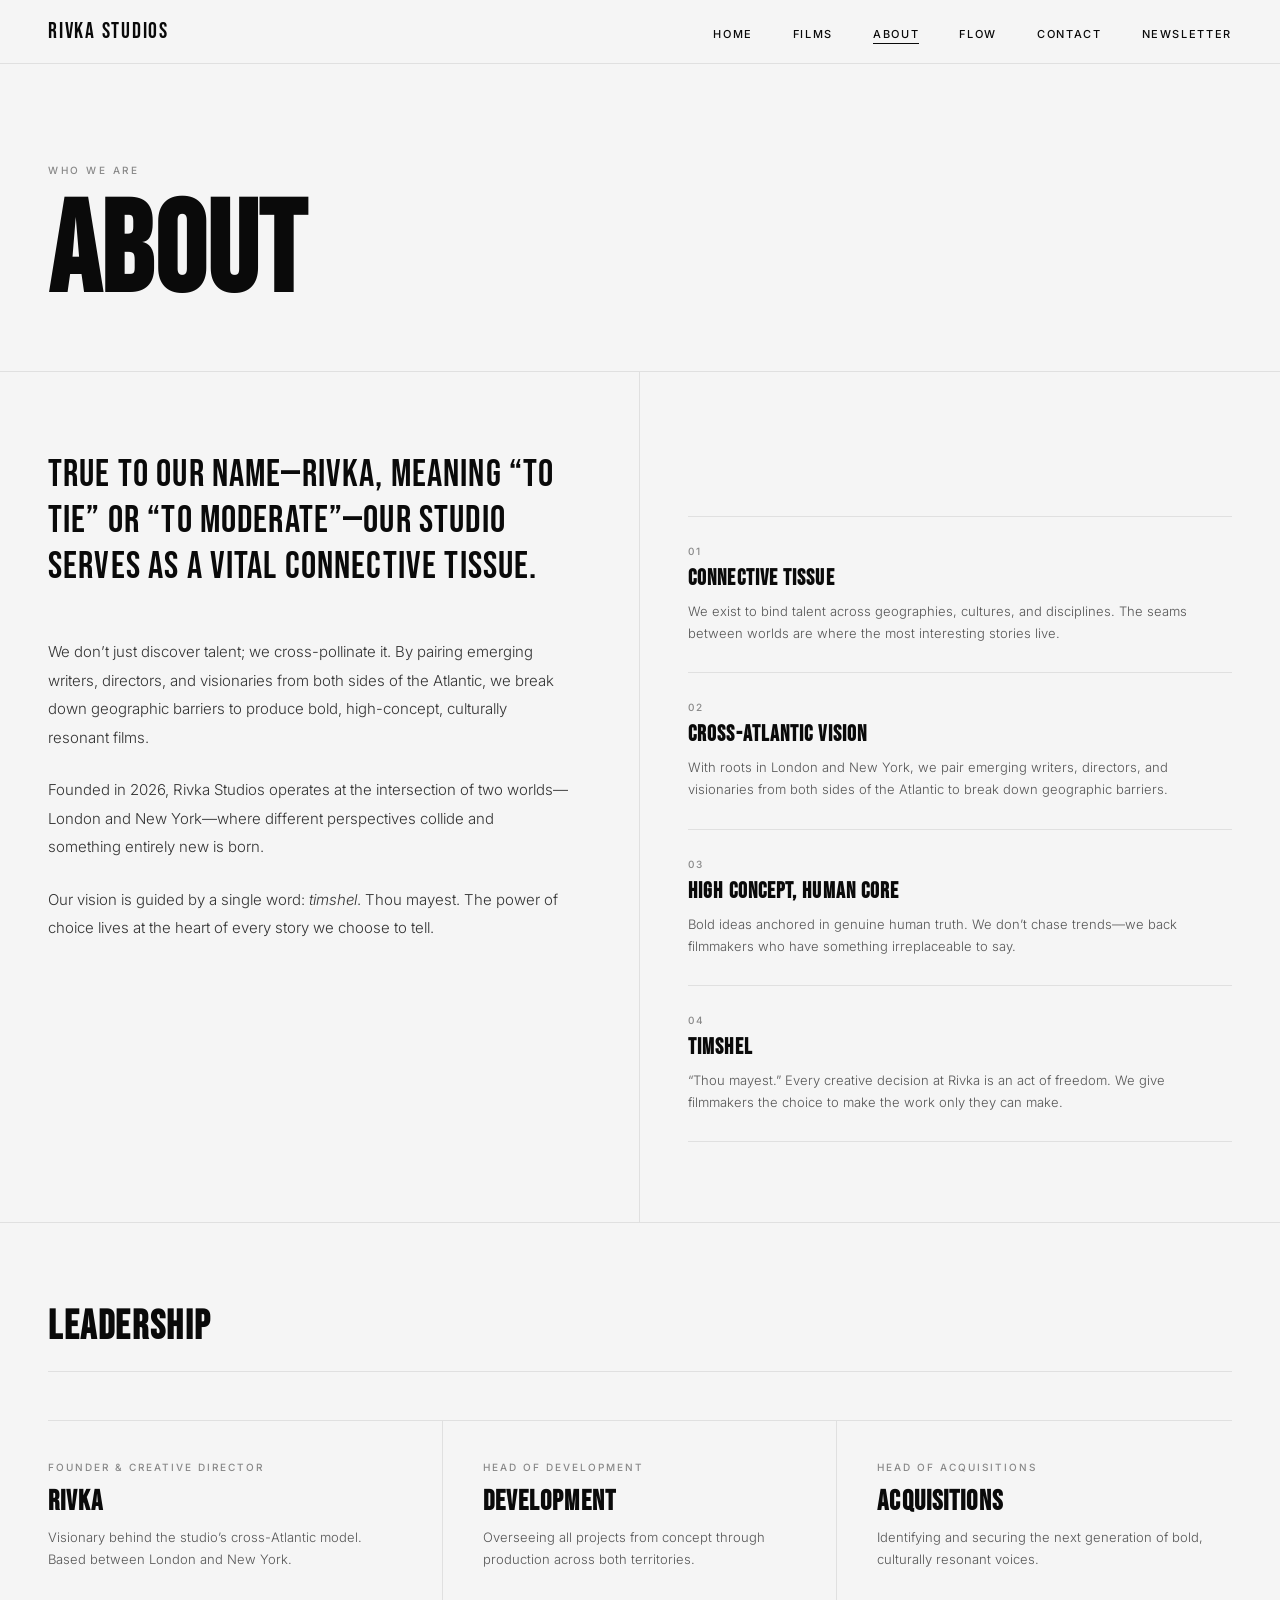
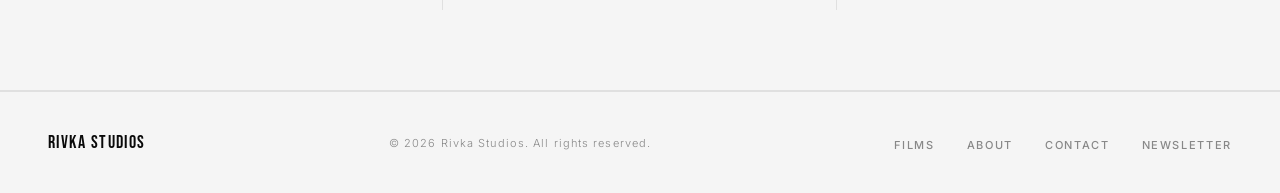
==== about.html @ 6d9037c9 "Initial commit: Rivka Studios website Co-Authored-By: Claude Sonnet 4.6 <noreply@anthropic.com>" ====
<!DOCTYPE html>
<html lang="en">
<head>
  <meta charset="UTF-8" />
  <meta name="viewport" content="width=device-width, initial-scale=1.0" />
  <title>About — Rivka Studios</title>
  <link rel="stylesheet" href="styles.css" />
</head>
<body>

<nav>
  <a href="index.html" class="nav-logo">Rivka Studios</a>
  <ul class="nav-links">
    <li><a href="index.html">Home</a></li>
    <li><a href="films.html">Films</a></li>
    <li><a href="about.html" class="active">About</a></li>
    <li><a href="flow.html">Flow</a></li>
    <li><a href="contact.html">Contact</a></li>
    <li><a href="newsletter.html">Newsletter</a></li>
  </ul>
  <button class="hamburger" onclick="toggleMenu()" aria-label="Menu">
    <span></span><span></span><span></span>
  </button>
</nav>

<div class="mobile-menu" id="mobileMenu">
  <a href="index.html">Home</a>
  <a href="films.html">Films</a>
  <a href="about.html">About</a>
  <a href="flow.html">Flow</a>
  <a href="contact.html">Contact</a>
  <a href="newsletter.html">Newsletter</a>
</div>

<main>

  <div class="page-hero">
    <p class="page-hero-label">Who We Are</p>
    <h1 class="page-hero-title">ABOUT</h1>
  </div>

  <div class="about-grid">
    <div class="about-left">
      <p class="about-statement">
        True to our name&mdash;Rivka, meaning &ldquo;to tie&rdquo; or &ldquo;to moderate&rdquo;&mdash;our studio serves as a vital connective tissue.
      </p>
      <div class="about-body">
        <p>
          We don&rsquo;t just discover talent; we cross-pollinate it. By pairing emerging writers, directors, and visionaries from both sides of the Atlantic, we break down geographic barriers to produce bold, high-concept, culturally resonant films.
        </p>
        <p>
          Founded in 2026, Rivka Studios operates at the intersection of two worlds&mdash;London and New York&mdash;where different perspectives collide and something entirely new is born.
        </p>
        <p>
          Our vision is guided by a single word: <em>timshel</em>. Thou mayest. The power of choice lives at the heart of every story we choose to tell.
        </p>
      </div>
    </div>

    <div class="about-right">
      <div class="about-values">
        <div class="about-value">
          <p class="about-value-num">01</p>
          <h3 class="about-value-title">Connective Tissue</h3>
          <p class="about-value-text">We exist to bind talent across geographies, cultures, and disciplines. The seams between worlds are where the most interesting stories live.</p>
        </div>
        <div class="about-value">
          <p class="about-value-num">02</p>
          <h3 class="about-value-title">Cross-Atlantic Vision</h3>
          <p class="about-value-text">With roots in London and New York, we pair emerging writers, directors, and visionaries from both sides of the Atlantic to break down geographic barriers.</p>
        </div>
        <div class="about-value">
          <p class="about-value-num">03</p>
          <h3 class="about-value-title">High Concept, Human Core</h3>
          <p class="about-value-text">Bold ideas anchored in genuine human truth. We don&rsquo;t chase trends&mdash;we back filmmakers who have something irreplaceable to say.</p>
        </div>
        <div class="about-value">
          <p class="about-value-num">04</p>
          <h3 class="about-value-title">Timshel</h3>
          <p class="about-value-text">&ldquo;Thou mayest.&rdquo; Every creative decision at Rivka is an act of freedom. We give filmmakers the choice to make the work only they can make.</p>
        </div>
      </div>
    </div>
  </div>

  <!-- TEAM STRIP -->
  <section style="border-top: 1px solid var(--border); border-bottom: 1px solid var(--border);">
    <div class="section-header">
      <h2 class="section-title">Leadership</h2>
    </div>
    <div style="display: grid; grid-template-columns: repeat(3, 1fr); gap: 0; border-top: 1px solid var(--border);">

      <div style="padding: 40px 0; border-right: 1px solid var(--border); padding-right: 40px;">
        <p style="font-size:10px; font-weight:500; letter-spacing:0.2em; text-transform:uppercase; color:var(--mid); margin-bottom:12px;">Founder &amp; Creative Director</p>
        <h3 style="font-family:'Bebas Neue',sans-serif; font-size:28px; letter-spacing:0.04em; margin-bottom:8px;">Rivka</h3>
        <p style="font-size:13px; line-height:1.7; color:#555;">Visionary behind the studio&rsquo;s cross-Atlantic model. Based between London and New York.</p>
      </div>

      <div style="padding: 40px; border-right: 1px solid var(--border);">
        <p style="font-size:10px; font-weight:500; letter-spacing:0.2em; text-transform:uppercase; color:var(--mid); margin-bottom:12px;">Head of Development</p>
        <h3 style="font-family:'Bebas Neue',sans-serif; font-size:28px; letter-spacing:0.04em; margin-bottom:8px;">Development</h3>
        <p style="font-size:13px; line-height:1.7; color:#555;">Overseeing all projects from concept through production across both territories.</p>
      </div>

      <div style="padding: 40px 0 40px 40px;">
        <p style="font-size:10px; font-weight:500; letter-spacing:0.2em; text-transform:uppercase; color:var(--mid); margin-bottom:12px;">Head of Acquisitions</p>
        <h3 style="font-family:'Bebas Neue',sans-serif; font-size:28px; letter-spacing:0.04em; margin-bottom:8px;">Acquisitions</h3>
        <p style="font-size:13px; line-height:1.7; color:#555;">Identifying and securing the next generation of bold, culturally resonant voices.</p>
      </div>

    </div>
  </section>

</main>

<footer>
  <a href="index.html" class="footer-logo">Rivka Studios</a>
  <span class="footer-copy">&copy; 2026 Rivka Studios. All rights reserved.</span>
  <ul class="footer-links">
    <li><a href="films.html">Films</a></li>
    <li><a href="about.html">About</a></li>
    <li><a href="contact.html">Contact</a></li>
    <li><a href="newsletter.html">Newsletter</a></li>
  </ul>
</footer>

<script>
function toggleMenu() {
  document.getElementById('mobileMenu').classList.toggle('open');
}
</script>
</body>
</html>
---- styles.css ----
@import url('https://fonts.googleapis.com/css2?family=Bebas+Neue&family=Inter:wght@300;400;500;600&display=swap');

*, *::before, *::after { box-sizing: border-box; margin: 0; padding: 0; }

:root {
  --black: #0a0a0a;
  --white: #f5f5f5;
  --mid: #888;
  --border: #e0e0e0;
  --nav-h: 64px;
}

html { scroll-behavior: smooth; }

body {
  background: var(--white);
  color: var(--black);
  font-family: 'Inter', sans-serif;
  font-weight: 300;
  min-height: 100vh;
  overflow-x: hidden;
}

::-webkit-scrollbar { width: 2px; }
::-webkit-scrollbar-track { background: var(--white); }
::-webkit-scrollbar-thumb { background: var(--black); }

/* ─── NAV ─── */
nav {
  position: fixed;
  top: 0; left: 0; right: 0;
  height: var(--nav-h);
  display: flex;
  align-items: center;
  justify-content: space-between;
  padding: 0 48px;
  background: var(--white);
  border-bottom: 1px solid var(--border);
  z-index: 1000;
}

.nav-logo {
  font-family: 'Bebas Neue', sans-serif;
  font-size: 22px;
  letter-spacing: 0.08em;
  color: var(--black);
  text-decoration: none;
}

.nav-links {
  display: flex;
  gap: 40px;
  list-style: none;
}

.nav-links a {
  font-family: 'Inter', sans-serif;
  font-size: 11px;
  font-weight: 500;
  letter-spacing: 0.15em;
  text-transform: uppercase;
  color: var(--black);
  text-decoration: none;
  transition: opacity 0.2s;
}

.nav-links a:hover { opacity: 0.4; }
.nav-links a.active { border-bottom: 1px solid var(--black); padding-bottom: 2px; }

/* ─── HAMBURGER ─── */
.hamburger {
  display: none;
  flex-direction: column;
  gap: 5px;
  cursor: pointer;
  background: none;
  border: none;
  padding: 4px;
}

.hamburger span {
  display: block;
  width: 24px;
  height: 1px;
  background: var(--black);
  transition: all 0.3s;
}

/* ─── MOBILE MENU ─── */
.mobile-menu {
  display: none;
  position: fixed;
  top: var(--nav-h);
  left: 0; right: 0;
  background: var(--white);
  border-bottom: 1px solid var(--border);
  padding: 32px 48px;
  z-index: 999;
  flex-direction: column;
  gap: 24px;
}

.mobile-menu.open { display: flex; }

.mobile-menu a {
  font-size: 11px;
  font-weight: 500;
  letter-spacing: 0.15em;
  text-transform: uppercase;
  color: var(--black);
  text-decoration: none;
}

/* ─── LAYOUT ─── */
main { padding-top: var(--nav-h); }

section { padding: 80px 48px; }

/* ─── HERO ─── */
.hero {
  min-height: calc(100vh - var(--nav-h));
  display: flex;
  flex-direction: column;
  justify-content: center;
  padding: 80px 48px;
  border-bottom: 1px solid var(--border);
}

.hero-eyebrow {
  font-size: 10px;
  font-weight: 500;
  letter-spacing: 0.25em;
  text-transform: uppercase;
  color: var(--mid);
  margin-bottom: 32px;
}

.hero-title {
  font-family: 'Bebas Neue', sans-serif;
  font-size: clamp(80px, 14vw, 200px);
  line-height: 0.9;
  letter-spacing: -0.01em;
  margin-bottom: 48px;
}

.hero-tagline {
  max-width: 480px;
  font-size: 14px;
  line-height: 1.8;
  color: var(--mid);
}

.hero-tagline em {
  font-style: italic;
  color: var(--black);
}

.hero-bottom {
  display: flex;
  align-items: flex-end;
  justify-content: space-between;
  margin-top: auto;
  padding-top: 80px;
}

.hero-year {
  font-family: 'Bebas Neue', sans-serif;
  font-size: 11px;
  letter-spacing: 0.2em;
  color: var(--mid);
}

.hero-scroll {
  font-size: 10px;
  font-weight: 500;
  letter-spacing: 0.2em;
  text-transform: uppercase;
  color: var(--mid);
}

/* ─── VISION BLOCK ─── */
.vision {
  border-bottom: 1px solid var(--border);
  display: grid;
  grid-template-columns: 1fr 2fr;
  gap: 80px;
  align-items: start;
}

.vision-label {
  font-size: 10px;
  font-weight: 500;
  letter-spacing: 0.25em;
  text-transform: uppercase;
  color: var(--mid);
  padding-top: 6px;
}

.vision-text {
  font-family: 'Bebas Neue', sans-serif;
  font-size: clamp(28px, 4vw, 52px);
  line-height: 1.15;
  letter-spacing: 0.02em;
}

.vision-text em {
  font-style: normal;
  border-bottom: 2px solid var(--black);
}

/* ─── MARQUEE ─── */
.marquee-wrap {
  overflow: hidden;
  border-top: 1px solid var(--border);
  border-bottom: 1px solid var(--border);
  padding: 16px 0;
  background: var(--black);
}

.marquee-track {
  display: flex;
  gap: 80px;
  white-space: nowrap;
  animation: marquee 20s linear infinite;
}

.marquee-track span {
  font-family: 'Bebas Neue', sans-serif;
  font-size: 13px;
  letter-spacing: 0.2em;
  color: var(--white);
}

@keyframes marquee {
  0% { transform: translateX(0); }
  100% { transform: translateX(-50%); }
}

/* ─── SECTION HEADER ─── */
.section-header {
  display: flex;
  align-items: baseline;
  justify-content: space-between;
  margin-bottom: 48px;
  border-bottom: 1px solid var(--border);
  padding-bottom: 20px;
}

.section-title {
  font-family: 'Bebas Neue', sans-serif;
  font-size: 40px;
  letter-spacing: 0.04em;
}

.section-link {
  font-size: 11px;
  font-weight: 500;
  letter-spacing: 0.15em;
  text-transform: uppercase;
  color: var(--black);
  text-decoration: none;
  transition: opacity 0.2s;
}

.section-link:hover { opacity: 0.4; }

/* ─── FILM GRID ─── */
.film-grid {
  display: grid;
  grid-template-columns: repeat(3, 1fr);
  gap: 2px;
}

.film-card {
  position: relative;
  aspect-ratio: 2/3;
  overflow: hidden;
  cursor: pointer;
  background: var(--black);
}

.film-card-inner {
  width: 100%;
  height: 100%;
  background: var(--black);
  display: flex;
  flex-direction: column;
  justify-content: flex-end;
  padding: 24px;
  transition: opacity 0.3s;
}

.film-card:hover .film-card-inner { opacity: 0.7; }

.film-card-img {
  position: absolute;
  inset: 0;
  width: 100%;
  height: 100%;
  object-fit: cover;
  opacity: 0.6;
  transition: opacity 0.3s, transform 0.5s;
}

.film-card:hover .film-card-img {
  opacity: 0.4;
  transform: scale(1.03);
}

.film-card-content {
  position: relative;
  z-index: 1;
}

.film-badge {
  display: inline-block;
  font-size: 9px;
  font-weight: 600;
  letter-spacing: 0.2em;
  text-transform: uppercase;
  color: var(--white);
  border: 1px solid rgba(255,255,255,0.4);
  padding: 3px 8px;
  margin-bottom: 12px;
}

.film-badge.dev {
  border-color: rgba(255,255,255,0.2);
  color: rgba(255,255,255,0.6);
}

.film-title {
  font-family: 'Bebas Neue', sans-serif;
  font-size: 28px;
  letter-spacing: 0.05em;
  color: var(--white);
  line-height: 1;
  margin-bottom: 6px;
}

.film-meta {
  font-size: 10px;
  letter-spacing: 0.1em;
  text-transform: uppercase;
  color: rgba(255,255,255,0.5);
}

/* ─── PAGE HERO (inner pages) ─── */
.page-hero {
  padding: 100px 48px 60px;
  border-bottom: 1px solid var(--border);
}

.page-hero-label {
  font-size: 10px;
  font-weight: 500;
  letter-spacing: 0.25em;
  text-transform: uppercase;
  color: var(--mid);
  margin-bottom: 20px;
}

.page-hero-title {
  font-family: 'Bebas Neue', sans-serif;
  font-size: clamp(60px, 10vw, 140px);
  line-height: 0.9;
  letter-spacing: 0.01em;
}

/* ─── FILMS PAGE ─── */
.films-tabs {
  display: flex;
  gap: 0;
  border-bottom: 1px solid var(--border);
  padding: 0 48px;
}

.films-tab {
  font-size: 11px;
  font-weight: 500;
  letter-spacing: 0.15em;
  text-transform: uppercase;
  padding: 20px 0;
  margin-right: 40px;
  border: none;
  border-bottom: 2px solid transparent;
  background: none;
  cursor: pointer;
  transition: all 0.2s;
  color: var(--mid);
}

.films-tab.active {
  color: var(--black);
  border-bottom-color: var(--black);
}

.films-gallery {
  padding: 48px;
}

.films-grid-full {
  display: grid;
  grid-template-columns: repeat(4, 1fr);
  gap: 2px;
}

.films-grid-full .film-card {
  aspect-ratio: 2/3;
}

.film-panel {
  display: none;
}

.film-panel.active {
  display: block;
}

/* ─── ABOUT PAGE ─── */
.about-grid {
  display: grid;
  grid-template-columns: 1fr 1fr;
  gap: 0;
}

.about-left {
  padding: 80px 48px;
  border-right: 1px solid var(--border);
}

.about-right {
  padding: 80px 48px;
}

.about-statement {
  font-family: 'Bebas Neue', sans-serif;
  font-size: clamp(24px, 3vw, 40px);
  line-height: 1.2;
  letter-spacing: 0.03em;
  margin-bottom: 48px;
}

.about-body {
  font-size: 15px;
  line-height: 1.9;
  color: #333;
  max-width: 520px;
}

.about-body p + p { margin-top: 24px; }

.about-values {
  margin-top: 64px;
}

.about-value {
  padding: 28px 0;
  border-top: 1px solid var(--border);
}

.about-value:last-child { border-bottom: 1px solid var(--border); }

.about-value-num {
  font-size: 10px;
  font-weight: 500;
  letter-spacing: 0.2em;
  color: var(--mid);
  margin-bottom: 8px;
}

.about-value-title {
  font-family: 'Bebas Neue', sans-serif;
  font-size: 22px;
  letter-spacing: 0.05em;
  margin-bottom: 8px;
}

.about-value-text {
  font-size: 13px;
  line-height: 1.7;
  color: #555;
}

/* ─── FLOW PAGE ─── */
.flow-intro {
  max-width: 640px;
  padding: 80px 48px;
  border-bottom: 1px solid var(--border);
}

.flow-intro p {
  font-size: 16px;
  line-height: 1.9;
  color: #333;
}

.flow-steps {
  padding: 0 48px 80px;
}

.flow-step {
  display: grid;
  grid-template-columns: 80px 1fr;
  gap: 48px;
  padding: 48px 0;
  border-bottom: 1px solid var(--border);
  align-items: start;
}

.flow-step-num {
  font-family: 'Bebas Neue', sans-serif;
  font-size: 48px;
  color: var(--border);
  line-height: 1;
}

.flow-step-title {
  font-family: 'Bebas Neue', sans-serif;
  font-size: 28px;
  letter-spacing: 0.04em;
  margin-bottom: 12px;
}

.flow-step-text {
  font-size: 14px;
  line-height: 1.8;
  color: #555;
}

/* ─── CONTACT PAGE ─── */
.contact-grid {
  display: grid;
  grid-template-columns: 1fr 1fr;
  min-height: calc(100vh - var(--nav-h));
}

.contact-left {
  padding: 80px 48px;
  border-right: 1px solid var(--border);
  display: flex;
  flex-direction: column;
  justify-content: space-between;
}

.contact-big {
  font-family: 'Bebas Neue', sans-serif;
  font-size: clamp(50px, 7vw, 100px);
  line-height: 0.95;
  letter-spacing: 0.01em;
}

.contact-info {
  margin-top: 64px;
}

.contact-info-item {
  padding: 24px 0;
  border-top: 1px solid var(--border);
}

.contact-info-label {
  font-size: 10px;
  font-weight: 500;
  letter-spacing: 0.2em;
  text-transform: uppercase;
  color: var(--mid);
  margin-bottom: 6px;
}

.contact-info-value {
  font-size: 14px;
  color: var(--black);
}

.contact-info-value a {
  color: var(--black);
  text-decoration: none;
  transition: opacity 0.2s;
}

.contact-info-value a:hover { opacity: 0.4; }

.contact-right {
  padding: 80px 48px;
}

.contact-form-title {
  font-family: 'Bebas Neue', sans-serif;
  font-size: 32px;
  letter-spacing: 0.04em;
  margin-bottom: 40px;
}

/* ─── FORMS ─── */
.form-group {
  margin-bottom: 28px;
}

.form-label {
  display: block;
  font-size: 10px;
  font-weight: 500;
  letter-spacing: 0.2em;
  text-transform: uppercase;
  color: var(--mid);
  margin-bottom: 10px;
}

.form-input,
.form-select,
.form-textarea {
  width: 100%;
  background: none;
  border: none;
  border-bottom: 1px solid var(--border);
  padding: 10px 0;
  font-family: 'Inter', sans-serif;
  font-size: 14px;
  font-weight: 300;
  color: var(--black);
  outline: none;
  transition: border-color 0.2s;
  appearance: none;
}

.form-input:focus,
.form-select:focus,
.form-textarea:focus {
  border-color: var(--black);
}

.form-textarea {
  resize: none;
  min-height: 100px;
}

.form-select {
  cursor: pointer;
  background-image: url("data:image/svg+xml,%3Csvg xmlns='http://www.w3.org/2000/svg' width='10' height='6'%3E%3Cpath d='M0 0l5 6 5-6z' fill='%230a0a0a'/%3E%3C/svg%3E");
  background-repeat: no-repeat;
  background-position: right 0 center;
  padding-right: 20px;
}

.btn {
  display: inline-block;
  font-family: 'Inter', sans-serif;
  font-size: 10px;
  font-weight: 600;
  letter-spacing: 0.25em;
  text-transform: uppercase;
  padding: 14px 32px;
  border: 1px solid var(--black);
  background: var(--black);
  color: var(--white);
  cursor: pointer;
  text-decoration: none;
  transition: all 0.2s;
}

.btn:hover {
  background: var(--white);
  color: var(--black);
}

.btn-outline {
  background: none;
  color: var(--black);
}

.btn-outline:hover {
  background: var(--black);
  color: var(--white);
}

/* ─── NEWSLETTER PAGE ─── */
.newsletter-hero {
  min-height: calc(100vh - var(--nav-h));
  display: flex;
  flex-direction: column;
  justify-content: center;
  padding: 80px 48px;
  max-width: 800px;
}

.newsletter-title {
  font-family: 'Bebas Neue', sans-serif;
  font-size: clamp(60px, 10vw, 130px);
  line-height: 0.9;
  margin-bottom: 40px;
}

.newsletter-sub {
  font-size: 15px;
  line-height: 1.8;
  color: #555;
  margin-bottom: 56px;
  max-width: 480px;
}

.newsletter-form {
  display: flex;
  gap: 0;
  max-width: 480px;
}

.newsletter-form .form-input {
  border: 1px solid var(--border);
  border-right: none;
  padding: 14px 20px;
  flex: 1;
}

.newsletter-form .btn {
  flex-shrink: 0;
}

.newsletter-perks {
  margin-top: 80px;
  border-top: 1px solid var(--border);
  padding-top: 48px;
  display: grid;
  grid-template-columns: repeat(3, 1fr);
  gap: 48px;
}

.newsletter-perk-title {
  font-family: 'Bebas Neue', sans-serif;
  font-size: 20px;
  letter-spacing: 0.05em;
  margin-bottom: 8px;
}

.newsletter-perk-text {
  font-size: 13px;
  line-height: 1.7;
  color: #666;
}

/* ─── FOOTER ─── */
footer {
  border-top: 1px solid var(--border);
  padding: 40px 48px;
  display: flex;
  align-items: center;
  justify-content: space-between;
}

.footer-logo {
  font-family: 'Bebas Neue', sans-serif;
  font-size: 18px;
  letter-spacing: 0.08em;
  color: var(--black);
  text-decoration: none;
}

.footer-copy {
  font-size: 11px;
  color: var(--mid);
  letter-spacing: 0.1em;
}

.footer-links {
  display: flex;
  gap: 32px;
  list-style: none;
}

.footer-links a {
  font-size: 11px;
  font-weight: 500;
  letter-spacing: 0.15em;
  text-transform: uppercase;
  color: var(--mid);
  text-decoration: none;
  transition: color 0.2s;
}

.footer-links a:hover { color: var(--black); }

/* ─── SUCCESS STATE ─── */
.form-success {
  display: none;
  padding: 20px 0;
  font-size: 13px;
  letter-spacing: 0.1em;
  text-transform: uppercase;
  color: var(--mid);
}

/* ─── RESPONSIVE ─── */
@media (max-width: 900px) {
  nav { padding: 0 24px; }
  .nav-links { display: none; }
  .hamburger { display: flex; }

  section { padding: 60px 24px; }
  .hero { padding: 60px 24px; }

  .vision { grid-template-columns: 1fr; gap: 24px; }

  .film-grid { grid-template-columns: repeat(2, 1fr); }
  .films-grid-full { grid-template-columns: repeat(2, 1fr); }

  .about-grid { grid-template-columns: 1fr; }
  .about-left { border-right: none; border-bottom: 1px solid var(--border); padding: 60px 24px; }
  .about-right { padding: 60px 24px; }

  .contact-grid { grid-template-columns: 1fr; }
  .contact-left { border-right: none; border-bottom: 1px solid var(--border); padding: 60px 24px; }
  .contact-right { padding: 60px 24px; }

  .newsletter-hero { padding: 60px 24px; }
  .newsletter-form { flex-direction: column; }
  .newsletter-form .form-input { border-right: 1px solid var(--border); border-bottom: none; }
  .newsletter-perks { grid-template-columns: 1fr; gap: 32px; }

  .page-hero { padding: 80px 24px 40px; }
  .films-tabs { padding: 0 24px; }
  .films-gallery { padding: 24px; }

  .flow-intro { padding: 60px 24px; }
  .flow-steps { padding: 0 24px 60px; }
  .flow-step { grid-template-columns: 1fr; gap: 16px; }

  footer { flex-direction: column; gap: 20px; text-align: center; padding: 32px 24px; }
  .footer-links { flex-wrap: wrap; justify-content: center; gap: 16px; }
}

@media (max-width: 600px) {
  .film-grid { grid-template-columns: 1fr; }
  .films-grid-full { grid-template-columns: 1fr; }
}
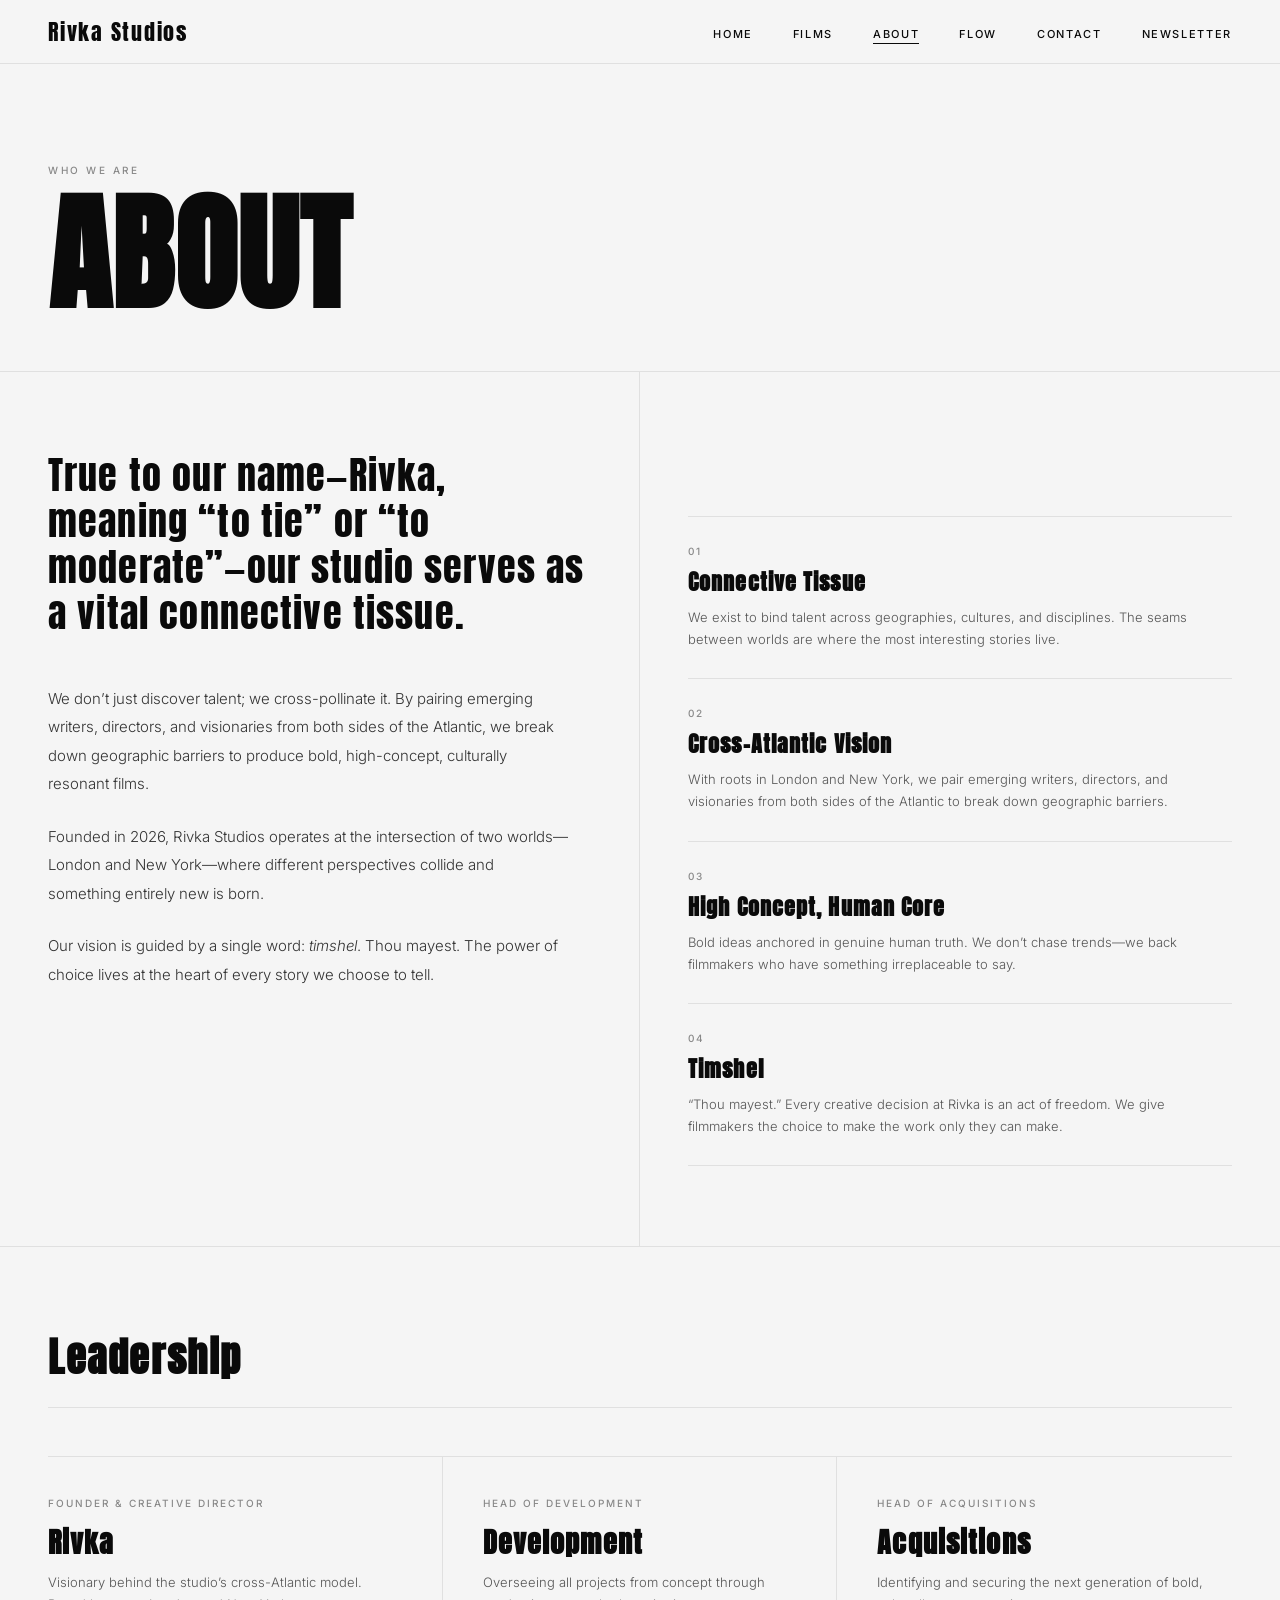
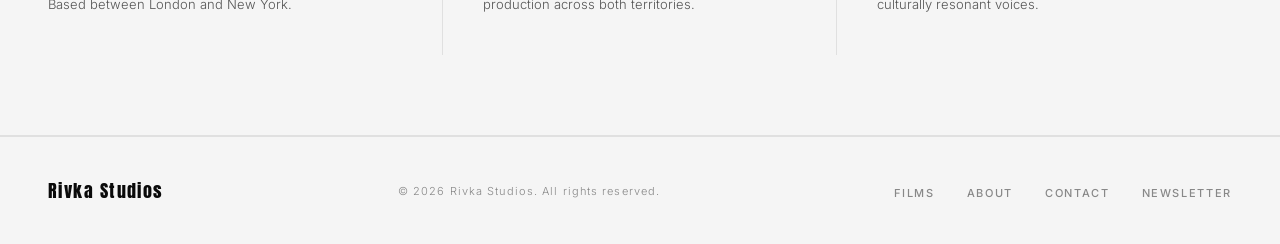
==== commit f07dd046: "Switch to Anton font, hero title full-width single line Co-Authored-By: Claude Sonnet 4.6 <noreply@a" ====
--- a/about.html
+++ b/about.html
@@ -92,19 +92,19 @@
 
       <div style="padding: 40px 0; border-right: 1px solid var(--border); padding-right: 40px;">
         <p style="font-size:10px; font-weight:500; letter-spacing:0.2em; text-transform:uppercase; color:var(--mid); margin-bottom:12px;">Founder &amp; Creative Director</p>
-        <h3 style="font-family:'Bebas Neue',sans-serif; font-size:28px; letter-spacing:0.04em; margin-bottom:8px;">Rivka</h3>
+        <h3 style="font-family:Anton, sans-serif; font-size:28px; letter-spacing:0.04em; margin-bottom:8px;">Rivka</h3>
         <p style="font-size:13px; line-height:1.7; color:#555;">Visionary behind the studio&rsquo;s cross-Atlantic model. Based between London and New York.</p>
       </div>
 
       <div style="padding: 40px; border-right: 1px solid var(--border);">
         <p style="font-size:10px; font-weight:500; letter-spacing:0.2em; text-transform:uppercase; color:var(--mid); margin-bottom:12px;">Head of Development</p>
-        <h3 style="font-family:'Bebas Neue',sans-serif; font-size:28px; letter-spacing:0.04em; margin-bottom:8px;">Development</h3>
+        <h3 style="font-family:Anton, sans-serif; font-size:28px; letter-spacing:0.04em; margin-bottom:8px;">Development</h3>
         <p style="font-size:13px; line-height:1.7; color:#555;">Overseeing all projects from concept through production across both territories.</p>
       </div>
 
       <div style="padding: 40px 0 40px 40px;">
         <p style="font-size:10px; font-weight:500; letter-spacing:0.2em; text-transform:uppercase; color:var(--mid); margin-bottom:12px;">Head of Acquisitions</p>
-        <h3 style="font-family:'Bebas Neue',sans-serif; font-size:28px; letter-spacing:0.04em; margin-bottom:8px;">Acquisitions</h3>
+        <h3 style="font-family:Anton, sans-serif; font-size:28px; letter-spacing:0.04em; margin-bottom:8px;">Acquisitions</h3>
         <p style="font-size:13px; line-height:1.7; color:#555;">Identifying and securing the next generation of bold, culturally resonant voices.</p>
       </div>
 
--- a/styles.css
+++ b/styles.css
@@ -1,4 +1,4 @@
-@import url('https://fonts.googleapis.com/css2?family=Bebas+Neue&family=Inter:wght@300;400;500;600&display=swap');
+@import url('https://fonts.googleapis.com/css2?family=Anton&family=Inter:wght@300;400;500;600&display=swap');
 
 *, *::before, *::after { box-sizing: border-box; margin: 0; padding: 0; }
 
@@ -40,7 +40,7 @@
 }
 
 .nav-logo {
-  font-family: 'Bebas Neue', sans-serif;
+  font-family: Anton, sans-serif;
   font-size: 22px;
   letter-spacing: 0.08em;
   color: var(--black);
@@ -136,10 +136,11 @@
 }
 
 .hero-title {
-  font-family: 'Bebas Neue', sans-serif;
-  font-size: clamp(80px, 14vw, 200px);
+  font-family: Anton, sans-serif;
+  font-size: 13.5vw;
   line-height: 0.9;
   letter-spacing: -0.01em;
+  white-space: nowrap;
   margin-bottom: 48px;
 }
 
@@ -164,7 +165,7 @@
 }
 
 .hero-year {
-  font-family: 'Bebas Neue', sans-serif;
+  font-family: Anton, sans-serif;
   font-size: 11px;
   letter-spacing: 0.2em;
   color: var(--mid);
@@ -197,7 +198,7 @@
 }
 
 .vision-text {
-  font-family: 'Bebas Neue', sans-serif;
+  font-family: Anton, sans-serif;
   font-size: clamp(28px, 4vw, 52px);
   line-height: 1.15;
   letter-spacing: 0.02em;
@@ -225,7 +226,7 @@
 }
 
 .marquee-track span {
-  font-family: 'Bebas Neue', sans-serif;
+  font-family: Anton, sans-serif;
   font-size: 13px;
   letter-spacing: 0.2em;
   color: var(--white);
@@ -247,7 +248,7 @@
 }
 
 .section-title {
-  font-family: 'Bebas Neue', sans-serif;
+  font-family: Anton, sans-serif;
   font-size: 40px;
   letter-spacing: 0.04em;
 }
@@ -330,7 +331,7 @@
 }
 
 .film-title {
-  font-family: 'Bebas Neue', sans-serif;
+  font-family: Anton, sans-serif;
   font-size: 28px;
   letter-spacing: 0.05em;
   color: var(--white);
@@ -361,7 +362,7 @@
 }
 
 .page-hero-title {
-  font-family: 'Bebas Neue', sans-serif;
+  font-family: Anton, sans-serif;
   font-size: clamp(60px, 10vw, 140px);
   line-height: 0.9;
   letter-spacing: 0.01em;
@@ -434,7 +435,7 @@
 }
 
 .about-statement {
-  font-family: 'Bebas Neue', sans-serif;
+  font-family: Anton, sans-serif;
   font-size: clamp(24px, 3vw, 40px);
   line-height: 1.2;
   letter-spacing: 0.03em;
@@ -470,7 +471,7 @@
 }
 
 .about-value-title {
-  font-family: 'Bebas Neue', sans-serif;
+  font-family: Anton, sans-serif;
   font-size: 22px;
   letter-spacing: 0.05em;
   margin-bottom: 8px;
@@ -509,14 +510,14 @@
 }
 
 .flow-step-num {
-  font-family: 'Bebas Neue', sans-serif;
+  font-family: Anton, sans-serif;
   font-size: 48px;
   color: var(--border);
   line-height: 1;
 }
 
 .flow-step-title {
-  font-family: 'Bebas Neue', sans-serif;
+  font-family: Anton, sans-serif;
   font-size: 28px;
   letter-spacing: 0.04em;
   margin-bottom: 12px;
@@ -544,7 +545,7 @@
 }
 
 .contact-big {
-  font-family: 'Bebas Neue', sans-serif;
+  font-family: Anton, sans-serif;
   font-size: clamp(50px, 7vw, 100px);
   line-height: 0.95;
   letter-spacing: 0.01em;
@@ -586,7 +587,7 @@
 }
 
 .contact-form-title {
-  font-family: 'Bebas Neue', sans-serif;
+  font-family: Anton, sans-serif;
   font-size: 32px;
   letter-spacing: 0.04em;
   margin-bottom: 40px;
@@ -685,7 +686,7 @@
 }
 
 .newsletter-title {
-  font-family: 'Bebas Neue', sans-serif;
+  font-family: Anton, sans-serif;
   font-size: clamp(60px, 10vw, 130px);
   line-height: 0.9;
   margin-bottom: 40px;
@@ -726,7 +727,7 @@
 }
 
 .newsletter-perk-title {
-  font-family: 'Bebas Neue', sans-serif;
+  font-family: Anton, sans-serif;
   font-size: 20px;
   letter-spacing: 0.05em;
   margin-bottom: 8px;
@@ -748,7 +749,7 @@
 }
 
 .footer-logo {
-  font-family: 'Bebas Neue', sans-serif;
+  font-family: Anton, sans-serif;
   font-size: 18px;
   letter-spacing: 0.08em;
   color: var(--black);
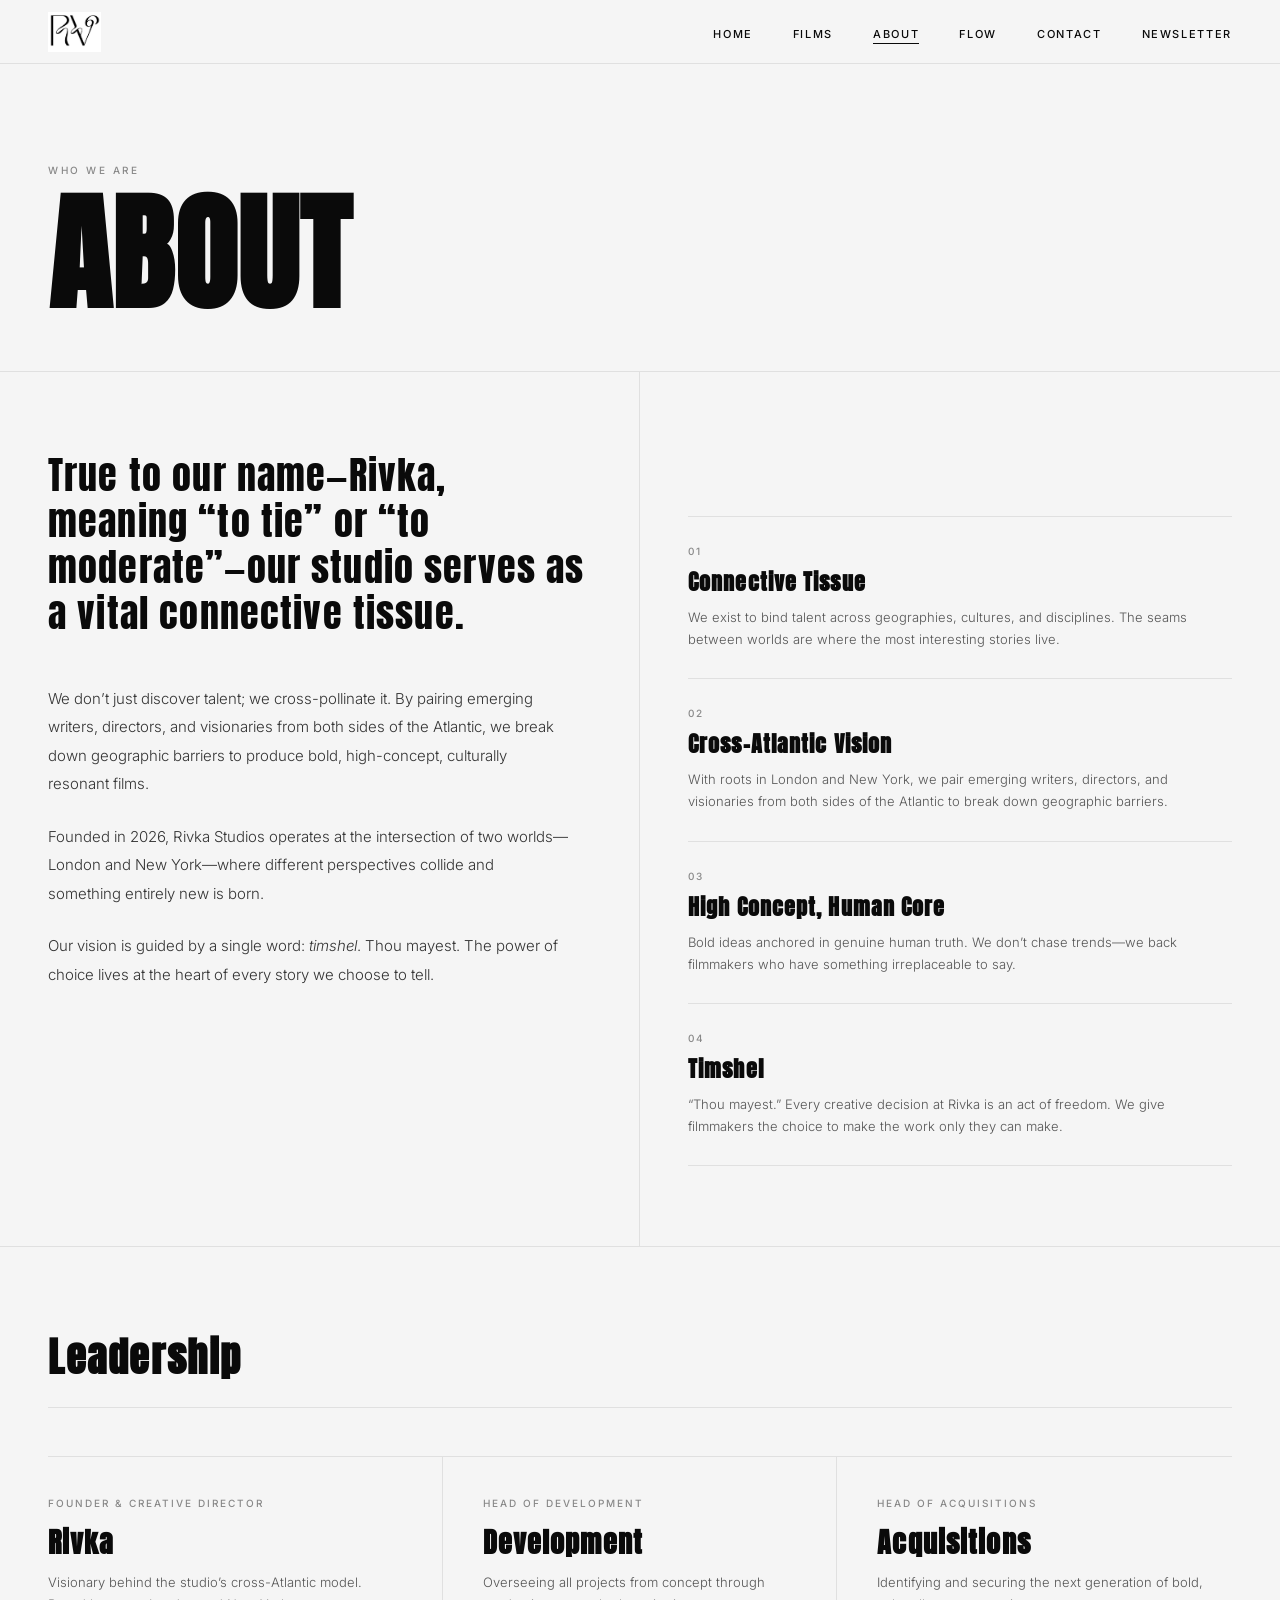
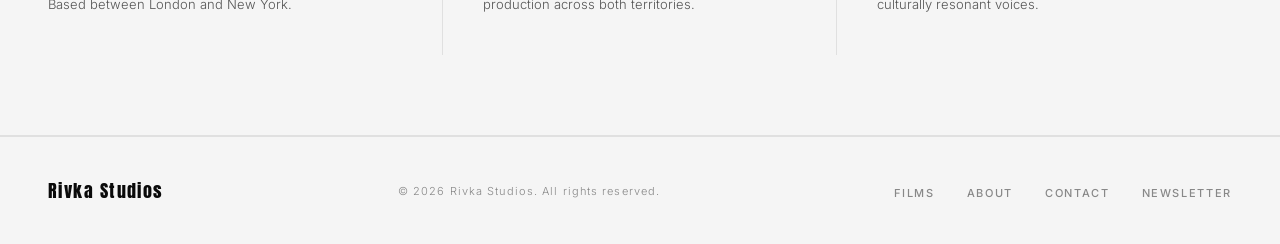
==== commit 0b6fb984: "Add Rv logo mark to nav, links to home Co-Authored-By: Claude Sonnet 4.6 <noreply@anthropic.com>" ====
--- a/about.html
+++ b/about.html
@@ -9,7 +9,7 @@
 <body>
 
 <nav>
-  <a href="index.html" class="nav-logo">Rivka Studios</a>
+  <a href="index.html" class="nav-logo"><img src="assets/logo.png" alt="Rivka Studios" /></a>
   <ul class="nav-links">
     <li><a href="index.html">Home</a></li>
     <li><a href="films.html">Films</a></li>
--- a/styles.css
+++ b/styles.css
@@ -40,11 +40,15 @@
 }
 
 .nav-logo {
-  font-family: Anton, sans-serif;
-  font-size: 22px;
-  letter-spacing: 0.08em;
-  color: var(--black);
+  display: flex;
+  align-items: center;
   text-decoration: none;
+}
+
+.nav-logo img {
+  height: 40px;
+  width: auto;
+  display: block;
 }
 
 .nav-links {
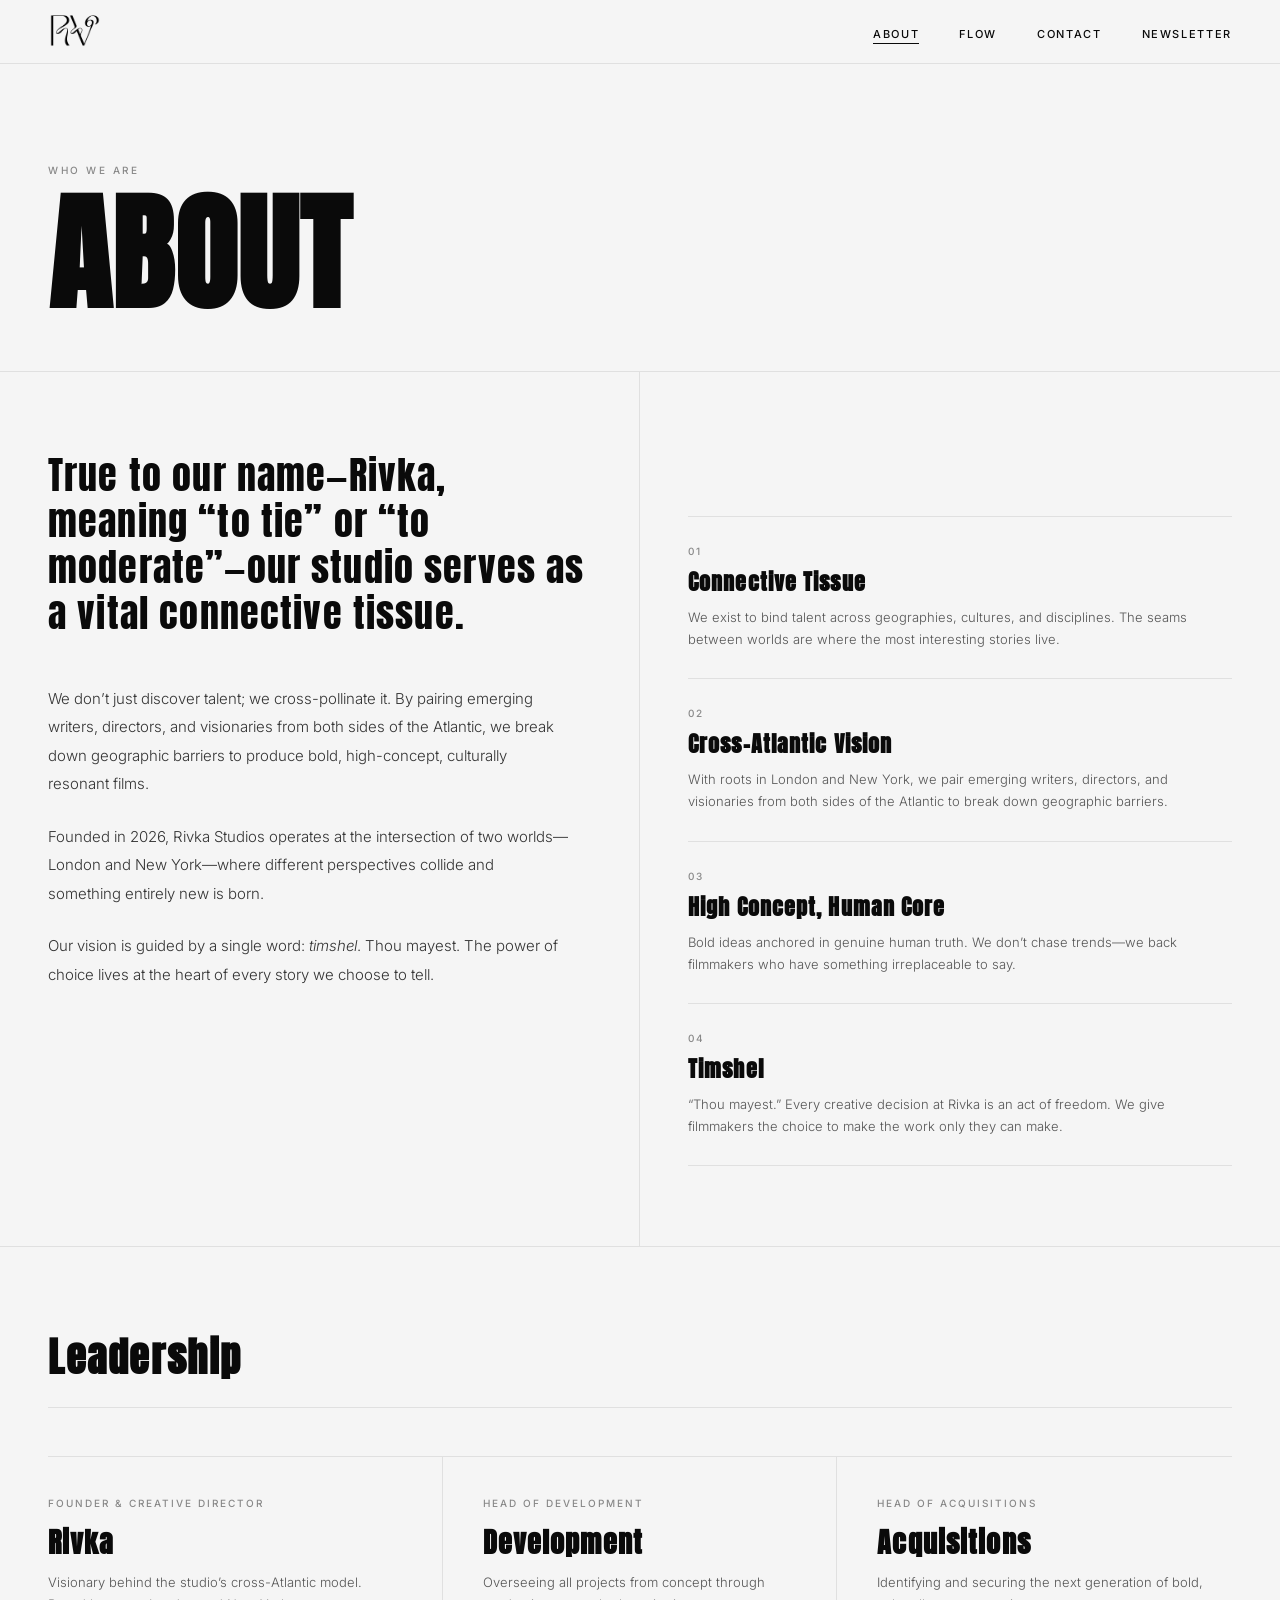
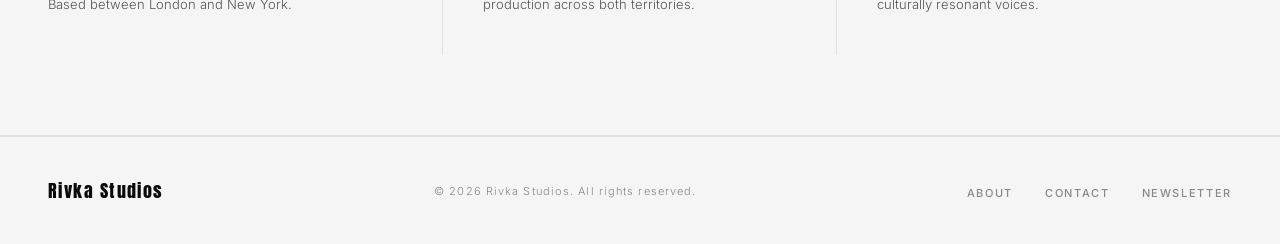
==== commit 829c13cf: "Remove Home and Films from nav Co-Authored-By: Claude Sonnet 4.6 <noreply@anthropic.com>" ====
--- a/about.html
+++ b/about.html
@@ -11,8 +11,8 @@
 <nav>
   <a href="index.html" class="nav-logo"><img src="assets/logo.png" alt="Rivka Studios" /></a>
   <ul class="nav-links">
-    <li><a href="index.html">Home</a></li>
-    <li><a href="films.html">Films</a></li>
+    
+    
     <li><a href="about.html" class="active">About</a></li>
     <li><a href="flow.html">Flow</a></li>
     <li><a href="contact.html">Contact</a></li>
@@ -24,8 +24,8 @@
 </nav>
 
 <div class="mobile-menu" id="mobileMenu">
-  <a href="index.html">Home</a>
-  <a href="films.html">Films</a>
+  
+  
   <a href="about.html">About</a>
   <a href="flow.html">Flow</a>
   <a href="contact.html">Contact</a>
@@ -117,7 +117,7 @@
   <a href="index.html" class="footer-logo">Rivka Studios</a>
   <span class="footer-copy">&copy; 2026 Rivka Studios. All rights reserved.</span>
   <ul class="footer-links">
-    <li><a href="films.html">Films</a></li>
+    
     <li><a href="about.html">About</a></li>
     <li><a href="contact.html">Contact</a></li>
     <li><a href="newsletter.html">Newsletter</a></li>
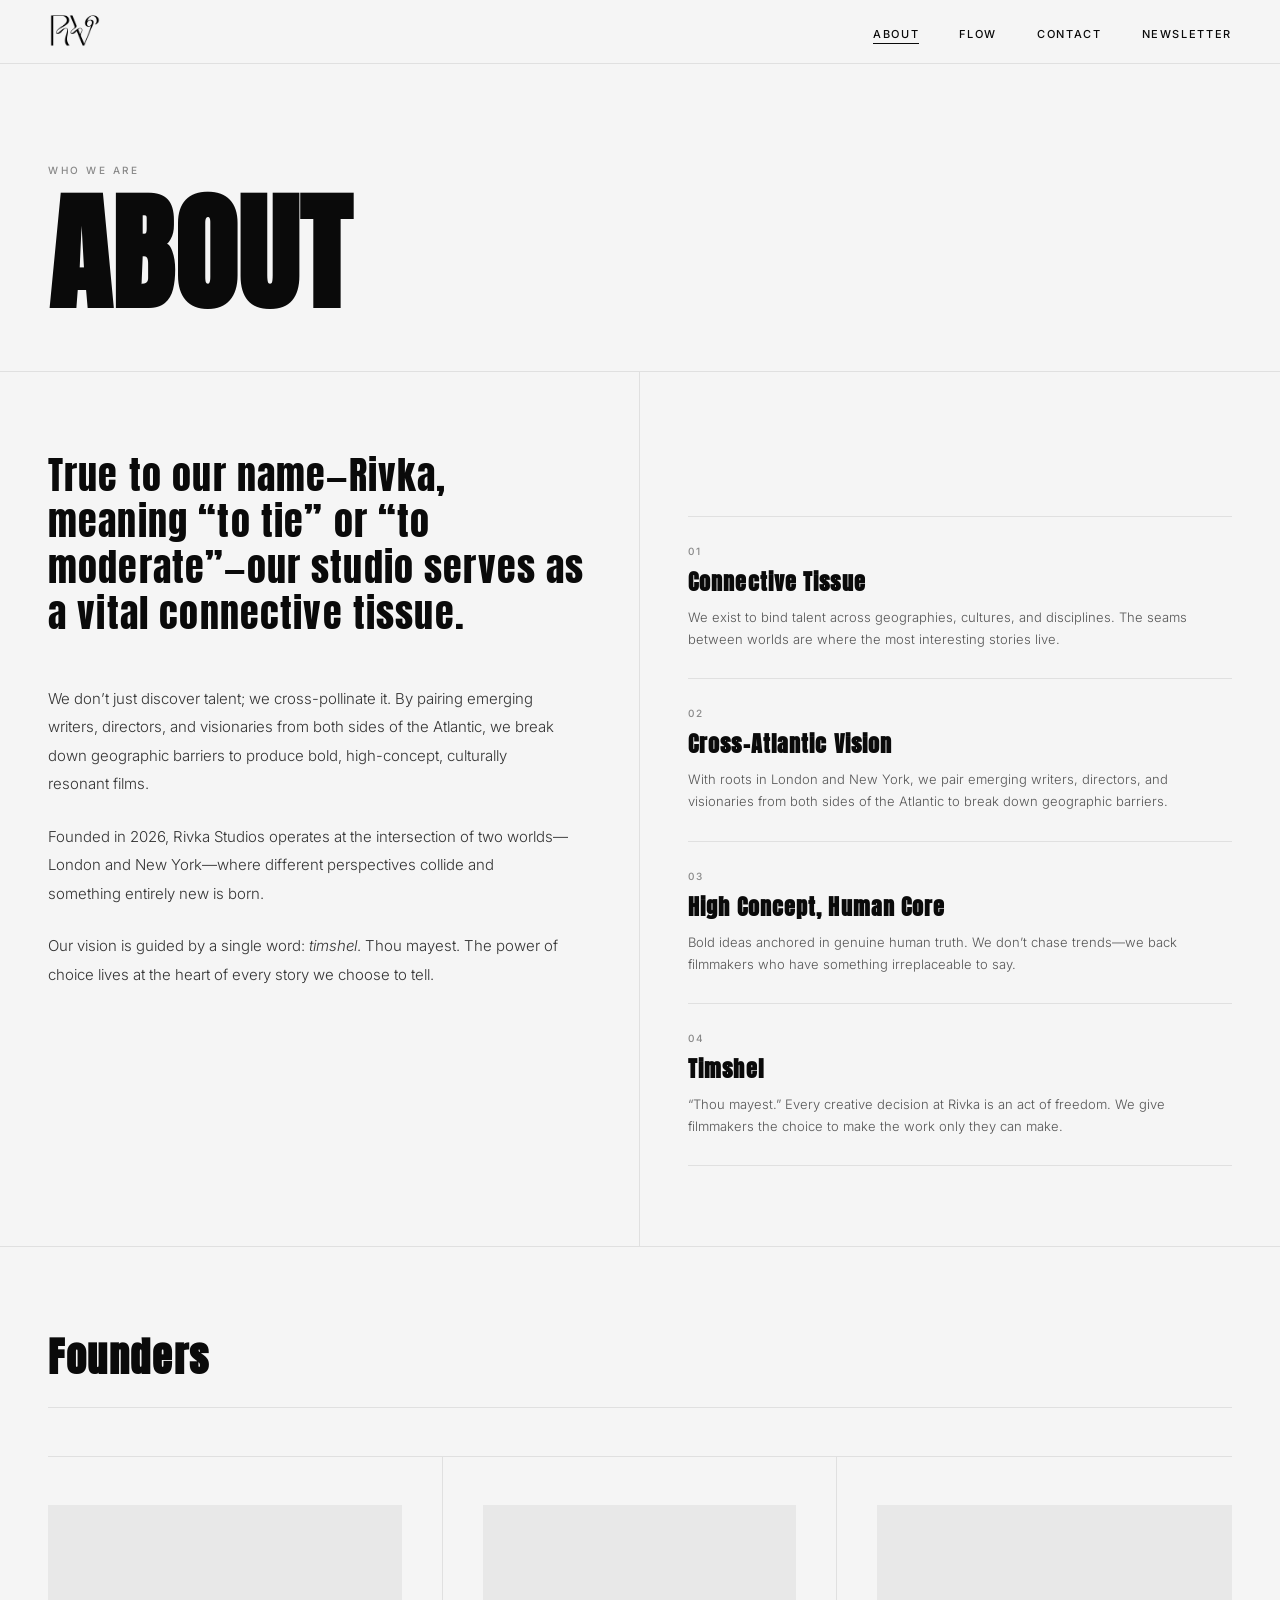
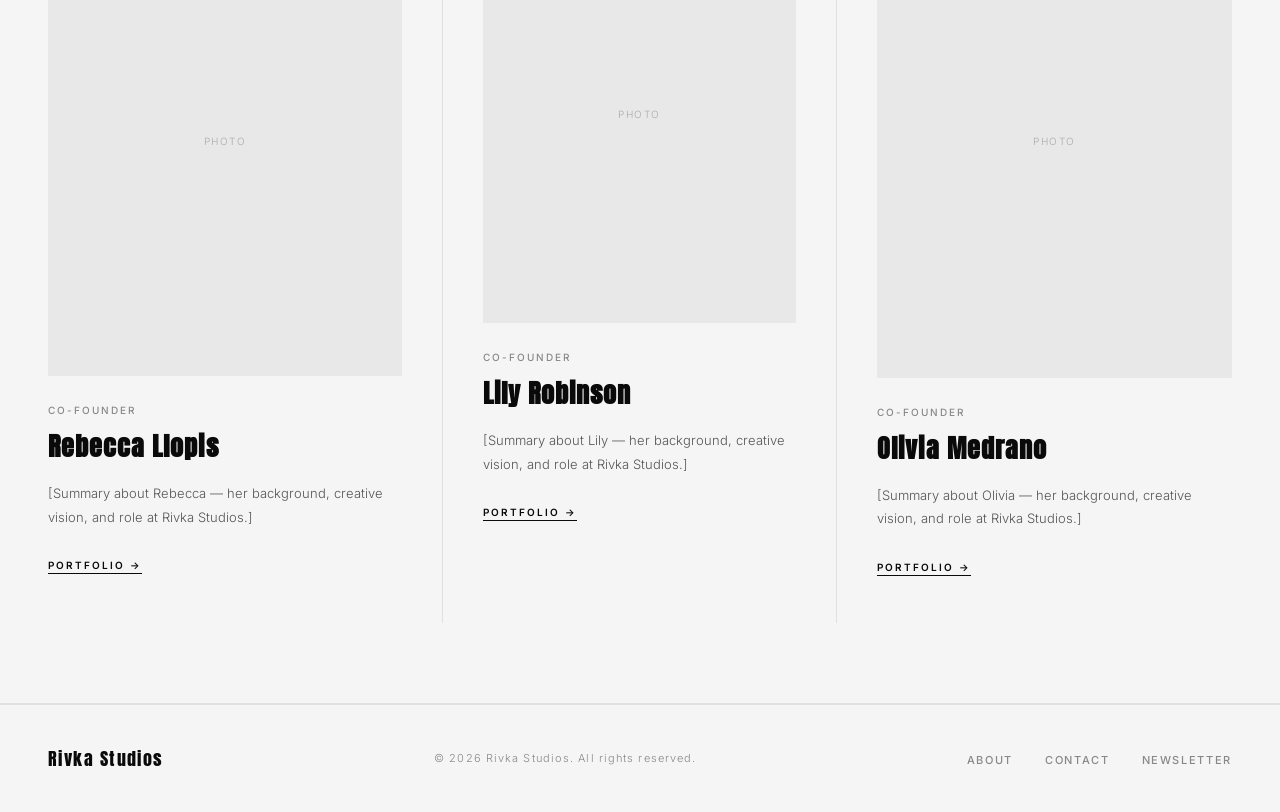
==== commit 0394a6ce: "Add Founders section: Rebecca Llopis, Lily Robinson, Olivia Medrano Co-Authored-By: Claude Sonnet 4." ====
--- a/about.html
+++ b/about.html
@@ -83,29 +83,51 @@
     </div>
   </div>
 
-  <!-- TEAM STRIP -->
+  <!-- FOUNDERS -->
   <section style="border-top: 1px solid var(--border); border-bottom: 1px solid var(--border);">
     <div class="section-header">
-      <h2 class="section-title">Leadership</h2>
+      <h2 class="section-title">Founders</h2>
     </div>
-    <div style="display: grid; grid-template-columns: repeat(3, 1fr); gap: 0; border-top: 1px solid var(--border);">
 
-      <div style="padding: 40px 0; border-right: 1px solid var(--border); padding-right: 40px;">
-        <p style="font-size:10px; font-weight:500; letter-spacing:0.2em; text-transform:uppercase; color:var(--mid); margin-bottom:12px;">Founder &amp; Creative Director</p>
-        <h3 style="font-family:Anton, sans-serif; font-size:28px; letter-spacing:0.04em; margin-bottom:8px;">Rivka</h3>
-        <p style="font-size:13px; line-height:1.7; color:#555;">Visionary behind the studio&rsquo;s cross-Atlantic model. Based between London and New York.</p>
+    <div style="display: grid; grid-template-columns: repeat(3, 1fr); border-top: 1px solid var(--border);">
+
+      <!-- Rebecca Llopis -->
+      <div style="padding: 48px 40px 48px 0; border-right: 1px solid var(--border);">
+        <div style="width:100%; aspect-ratio:3/4; background:#e8e8e8; margin-bottom:28px; display:flex; align-items:center; justify-content:center;">
+          <span style="font-size:10px; letter-spacing:0.15em; text-transform:uppercase; color:#aaa;">Photo</span>
+        </div>
+        <p style="font-size:10px; font-weight:500; letter-spacing:0.2em; text-transform:uppercase; color:var(--mid); margin-bottom:10px;">Co-Founder</p>
+        <h3 style="font-family:Anton, sans-serif; font-size:26px; letter-spacing:0.04em; margin-bottom:16px;">Rebecca Llopis</h3>
+        <p style="font-size:13px; line-height:1.8; color:#555; margin-bottom:24px;">
+          [Summary about Rebecca — her background, creative vision, and role at Rivka Studios.]
+        </p>
+        <a href="#" style="font-size:10px; font-weight:600; letter-spacing:0.2em; text-transform:uppercase; color:var(--black); text-decoration:none; border-bottom:1px solid var(--black); padding-bottom:2px;">Portfolio &rarr;</a>
       </div>
 
-      <div style="padding: 40px; border-right: 1px solid var(--border);">
-        <p style="font-size:10px; font-weight:500; letter-spacing:0.2em; text-transform:uppercase; color:var(--mid); margin-bottom:12px;">Head of Development</p>
-        <h3 style="font-family:Anton, sans-serif; font-size:28px; letter-spacing:0.04em; margin-bottom:8px;">Development</h3>
-        <p style="font-size:13px; line-height:1.7; color:#555;">Overseeing all projects from concept through production across both territories.</p>
+      <!-- Lily Robinson -->
+      <div style="padding: 48px 40px; border-right: 1px solid var(--border);">
+        <div style="width:100%; aspect-ratio:3/4; background:#e8e8e8; margin-bottom:28px; display:flex; align-items:center; justify-content:center;">
+          <span style="font-size:10px; letter-spacing:0.15em; text-transform:uppercase; color:#aaa;">Photo</span>
+        </div>
+        <p style="font-size:10px; font-weight:500; letter-spacing:0.2em; text-transform:uppercase; color:var(--mid); margin-bottom:10px;">Co-Founder</p>
+        <h3 style="font-family:Anton, sans-serif; font-size:26px; letter-spacing:0.04em; margin-bottom:16px;">Lily Robinson</h3>
+        <p style="font-size:13px; line-height:1.8; color:#555; margin-bottom:24px;">
+          [Summary about Lily — her background, creative vision, and role at Rivka Studios.]
+        </p>
+        <a href="#" style="font-size:10px; font-weight:600; letter-spacing:0.2em; text-transform:uppercase; color:var(--black); text-decoration:none; border-bottom:1px solid var(--black); padding-bottom:2px;">Portfolio &rarr;</a>
       </div>
 
-      <div style="padding: 40px 0 40px 40px;">
-        <p style="font-size:10px; font-weight:500; letter-spacing:0.2em; text-transform:uppercase; color:var(--mid); margin-bottom:12px;">Head of Acquisitions</p>
-        <h3 style="font-family:Anton, sans-serif; font-size:28px; letter-spacing:0.04em; margin-bottom:8px;">Acquisitions</h3>
-        <p style="font-size:13px; line-height:1.7; color:#555;">Identifying and securing the next generation of bold, culturally resonant voices.</p>
+      <!-- Olivia Medrano -->
+      <div style="padding: 48px 0 48px 40px;">
+        <div style="width:100%; aspect-ratio:3/4; background:#e8e8e8; margin-bottom:28px; display:flex; align-items:center; justify-content:center;">
+          <span style="font-size:10px; letter-spacing:0.15em; text-transform:uppercase; color:#aaa;">Photo</span>
+        </div>
+        <p style="font-size:10px; font-weight:500; letter-spacing:0.2em; text-transform:uppercase; color:var(--mid); margin-bottom:10px;">Co-Founder</p>
+        <h3 style="font-family:Anton, sans-serif; font-size:26px; letter-spacing:0.04em; margin-bottom:16px;">Olivia Medrano</h3>
+        <p style="font-size:13px; line-height:1.8; color:#555; margin-bottom:24px;">
+          [Summary about Olivia — her background, creative vision, and role at Rivka Studios.]
+        </p>
+        <a href="#" style="font-size:10px; font-weight:600; letter-spacing:0.2em; text-transform:uppercase; color:var(--black); text-decoration:none; border-bottom:1px solid var(--black); padding-bottom:2px;">Portfolio &rarr;</a>
       </div>
 
     </div>
